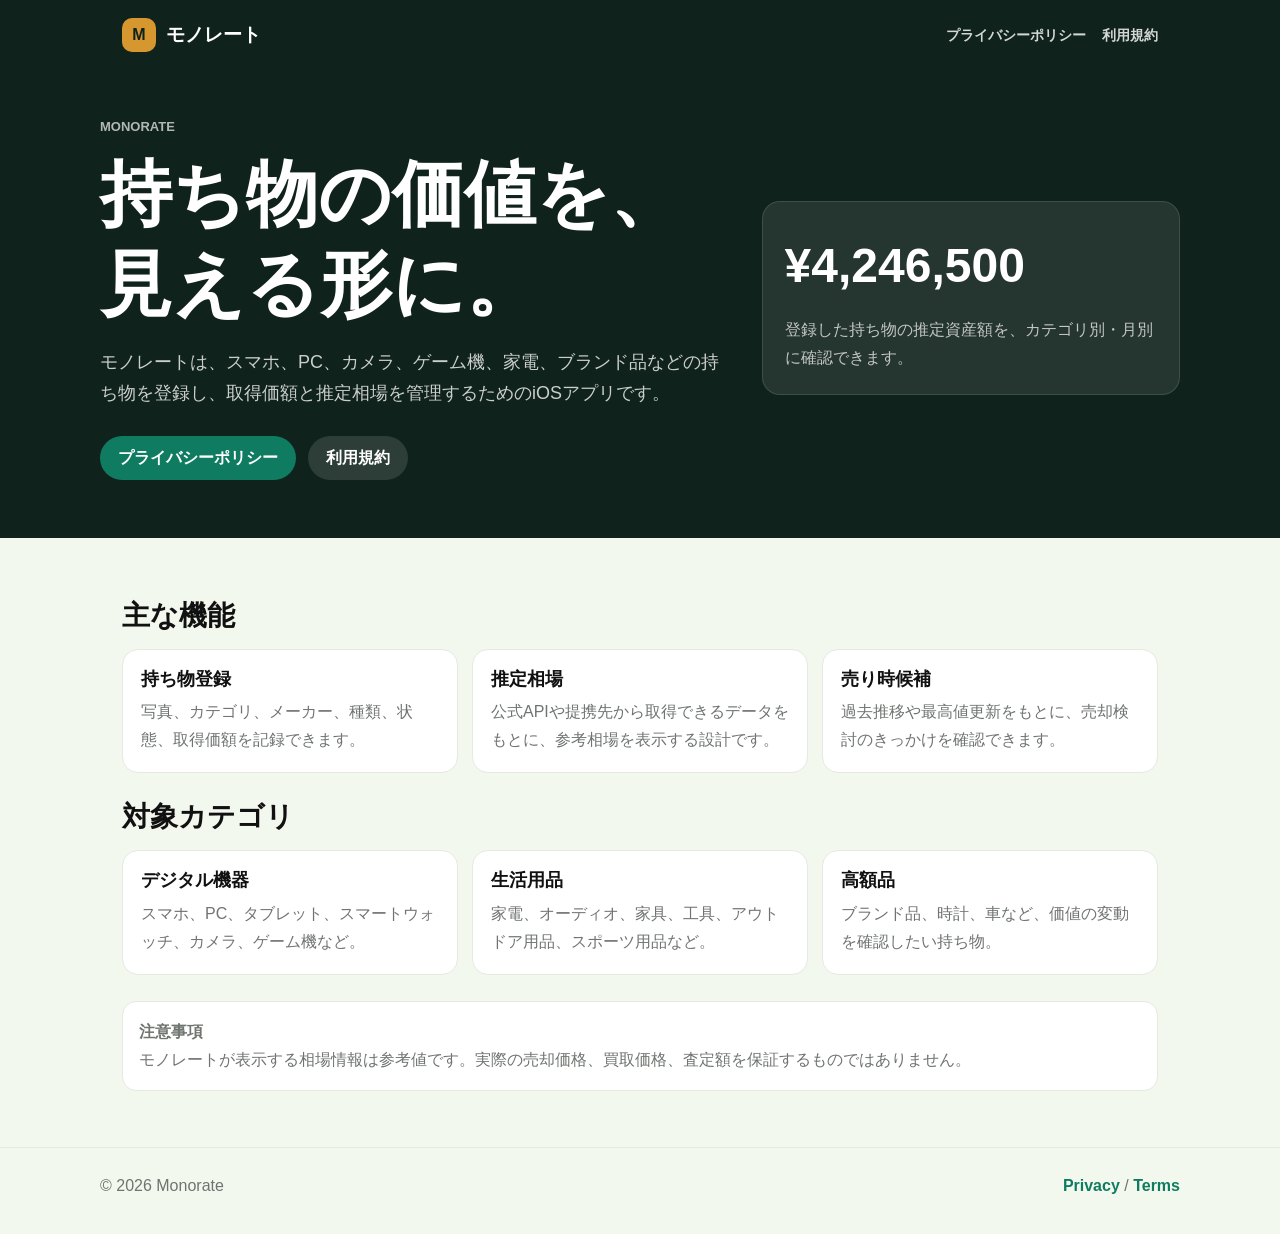
==== index.html @ b46c98e3 "Add files via upload" ====
<!doctype html>
<html lang="ja">
  <head>
    <meta charset="utf-8">
    <meta name="viewport" content="width=device-width, initial-scale=1">
    <title>モノレート | 持ち物の推定相場と資産管理</title>
    <meta name="description" content="モノレートは、持ち物の取得価額、推定相場、売り時候補を管理するためのiOSアプリです。">
    <link rel="stylesheet" href="styles.css">
  </head>
  <body>
    <header class="site-header">
      <nav class="nav" aria-label="主要ナビゲーション">
        <a class="brand" href="index.html">
          <span class="brand-mark">M</span>
          <span class="brand-name">モノレート</span>
        </a>
        <div class="nav-links">
          <a href="privacy.html">プライバシーポリシー</a>
          <a href="terms.html">利用規約</a>
        </div>
      </nav>
      <section class="hero">
        <div class="hero-inner">
          <div>
            <div class="eyebrow">Monorate</div>
            <h1>持ち物の価値を、見える形に。</h1>
            <p class="lead">モノレートは、スマホ、PC、カメラ、ゲーム機、家電、ブランド品などの持ち物を登録し、取得価額と推定相場を管理するためのiOSアプリです。</p>
            <div class="hero-actions">
              <a class="button" href="privacy.html">プライバシーポリシー</a>
              <a class="button secondary" href="terms.html">利用規約</a>
            </div>
          </div>
          <div class="hero-panel" aria-label="アプリ概要">
            <div class="hero-value">¥4,246,500</div>
            <div class="hero-caption">登録した持ち物の推定資産額を、カテゴリ別・月別に確認できます。</div>
          </div>
        </div>
      </section>
    </header>

    <main>
      <section class="section">
        <h2 class="section-title">主な機能</h2>
        <div class="grid">
          <article class="card">
            <h3>持ち物登録</h3>
            <p>写真、カテゴリ、メーカー、種類、状態、取得価額を記録できます。</p>
          </article>
          <article class="card">
            <h3>推定相場</h3>
            <p>公式APIや提携先から取得できるデータをもとに、参考相場を表示する設計です。</p>
          </article>
          <article class="card">
            <h3>売り時候補</h3>
            <p>過去推移や最高値更新をもとに、売却検討のきっかけを確認できます。</p>
          </article>
        </div>
      </section>

      <section class="section">
        <h2 class="section-title">対象カテゴリ</h2>
        <div class="grid">
          <article class="card">
            <h3>デジタル機器</h3>
            <p>スマホ、PC、タブレット、スマートウォッチ、カメラ、ゲーム機など。</p>
          </article>
          <article class="card">
            <h3>生活用品</h3>
            <p>家電、オーディオ、家具、工具、アウトドア用品、スポーツ用品など。</p>
          </article>
          <article class="card">
            <h3>高額品</h3>
            <p>ブランド品、時計、車など、価値の変動を確認したい持ち物。</p>
          </article>
        </div>
      </section>

      <section class="section notice">
        <strong>注意事項</strong><br>
        モノレートが表示する相場情報は参考値です。実際の売却価格、買取価格、査定額を保証するものではありません。
      </section>
    </main>

    <footer class="site-footer">
      <div class="footer-inner">
        <span>&copy; 2026 Monorate</span>
        <span><a href="privacy.html">Privacy</a> / <a href="terms.html">Terms</a></span>
      </div>
    </footer>
  </body>
</html>
---- styles.css ----
:root {
  color-scheme: light;
  --deep-green: #10221c;
  --green: #0f7c62;
  --gold: #d7972f;
  --bg: #f3f8ef;
  --card: #ffffff;
  --text: #111111;
  --muted: #6f7470;
  --line: #e4e9e2;
}

* {
  box-sizing: border-box;
}

body {
  margin: 0;
  font-family: -apple-system, BlinkMacSystemFont, "Hiragino Sans", "Yu Gothic", "YuGothic", sans-serif;
  color: var(--text);
  background: var(--bg);
  line-height: 1.75;
}

a {
  color: var(--green);
  font-weight: 700;
  text-decoration: none;
}

a:hover {
  text-decoration: underline;
}

.site-header {
  background: var(--deep-green);
  color: #ffffff;
}

.nav {
  width: min(1080px, 100%);
  margin: 0 auto;
  padding: 18px 22px;
  display: flex;
  align-items: center;
  justify-content: space-between;
  gap: 18px;
}

.brand {
  display: flex;
  align-items: center;
  gap: 10px;
  color: #ffffff;
}

.brand-mark {
  width: 34px;
  height: 34px;
  display: grid;
  place-items: center;
  border-radius: 10px;
  background: var(--gold);
  color: var(--deep-green);
  font-weight: 900;
}

.brand-name {
  font-size: 19px;
  font-weight: 900;
  letter-spacing: 0;
}

.nav-links {
  display: flex;
  gap: 16px;
  flex-wrap: wrap;
}

.nav-links a {
  color: rgba(255, 255, 255, 0.82);
  font-size: 14px;
}

.hero {
  background: var(--deep-green);
  color: #ffffff;
  padding: 46px 22px 58px;
}

.hero-inner {
  width: min(1080px, 100%);
  margin: 0 auto;
  display: grid;
  grid-template-columns: 1.2fr 0.8fr;
  gap: 34px;
  align-items: center;
}

.eyebrow {
  color: rgba(255, 255, 255, 0.68);
  font-size: 13px;
  font-weight: 800;
  text-transform: uppercase;
}

h1,
h2,
h3 {
  line-height: 1.25;
  margin: 0;
}

h1 {
  margin-top: 10px;
  font-size: clamp(38px, 7vw, 72px);
  letter-spacing: 0;
}

.lead {
  margin: 18px 0 0;
  max-width: 620px;
  color: rgba(255, 255, 255, 0.78);
  font-size: 18px;
}

.hero-panel {
  padding: 22px;
  border-radius: 18px;
  background: rgba(255, 255, 255, 0.09);
  border: 1px solid rgba(255, 255, 255, 0.12);
}

.hero-value {
  font-size: clamp(30px, 6vw, 48px);
  font-weight: 900;
}

.hero-caption {
  margin-top: 8px;
  color: rgba(255, 255, 255, 0.72);
}

.hero-actions {
  display: flex;
  gap: 12px;
  flex-wrap: wrap;
  margin-top: 26px;
}

.button {
  display: inline-flex;
  align-items: center;
  justify-content: center;
  min-height: 44px;
  padding: 0 18px;
  border-radius: 999px;
  background: var(--green);
  color: #ffffff;
  font-weight: 900;
}

.button.secondary {
  background: rgba(255, 255, 255, 0.12);
  color: #ffffff;
}

main {
  width: min(1080px, 100%);
  margin: 0 auto;
  padding: 34px 22px 56px;
}

.section {
  margin-top: 26px;
}

.section-title {
  font-size: 28px;
  font-weight: 900;
}

.grid {
  display: grid;
  grid-template-columns: repeat(3, 1fr);
  gap: 14px;
  margin-top: 16px;
}

.card {
  padding: 18px;
  border-radius: 16px;
  background: var(--card);
  border: 1px solid var(--line);
}

.card h3 {
  font-size: 18px;
}

.card p {
  margin: 8px 0 0;
  color: var(--muted);
}

.doc {
  max-width: 860px;
}

.doc h1 {
  color: var(--text);
  font-size: clamp(34px, 6vw, 52px);
}

.doc h2 {
  margin-top: 30px;
  font-size: 22px;
}

.doc p,
.doc li {
  color: #333333;
}

.doc ul {
  padding-left: 1.2em;
}

.notice {
  padding: 16px;
  border-radius: 14px;
  background: #ffffff;
  border: 1px solid var(--line);
  color: var(--muted);
}

.site-footer {
  border-top: 1px solid var(--line);
  padding: 24px 22px 34px;
  color: var(--muted);
}

.footer-inner {
  width: min(1080px, 100%);
  margin: 0 auto;
  display: flex;
  justify-content: space-between;
  gap: 16px;
  flex-wrap: wrap;
}

@media (max-width: 760px) {
  .hero-inner,
  .grid {
    grid-template-columns: 1fr;
  }

  .nav {
    align-items: flex-start;
    flex-direction: column;
  }
}
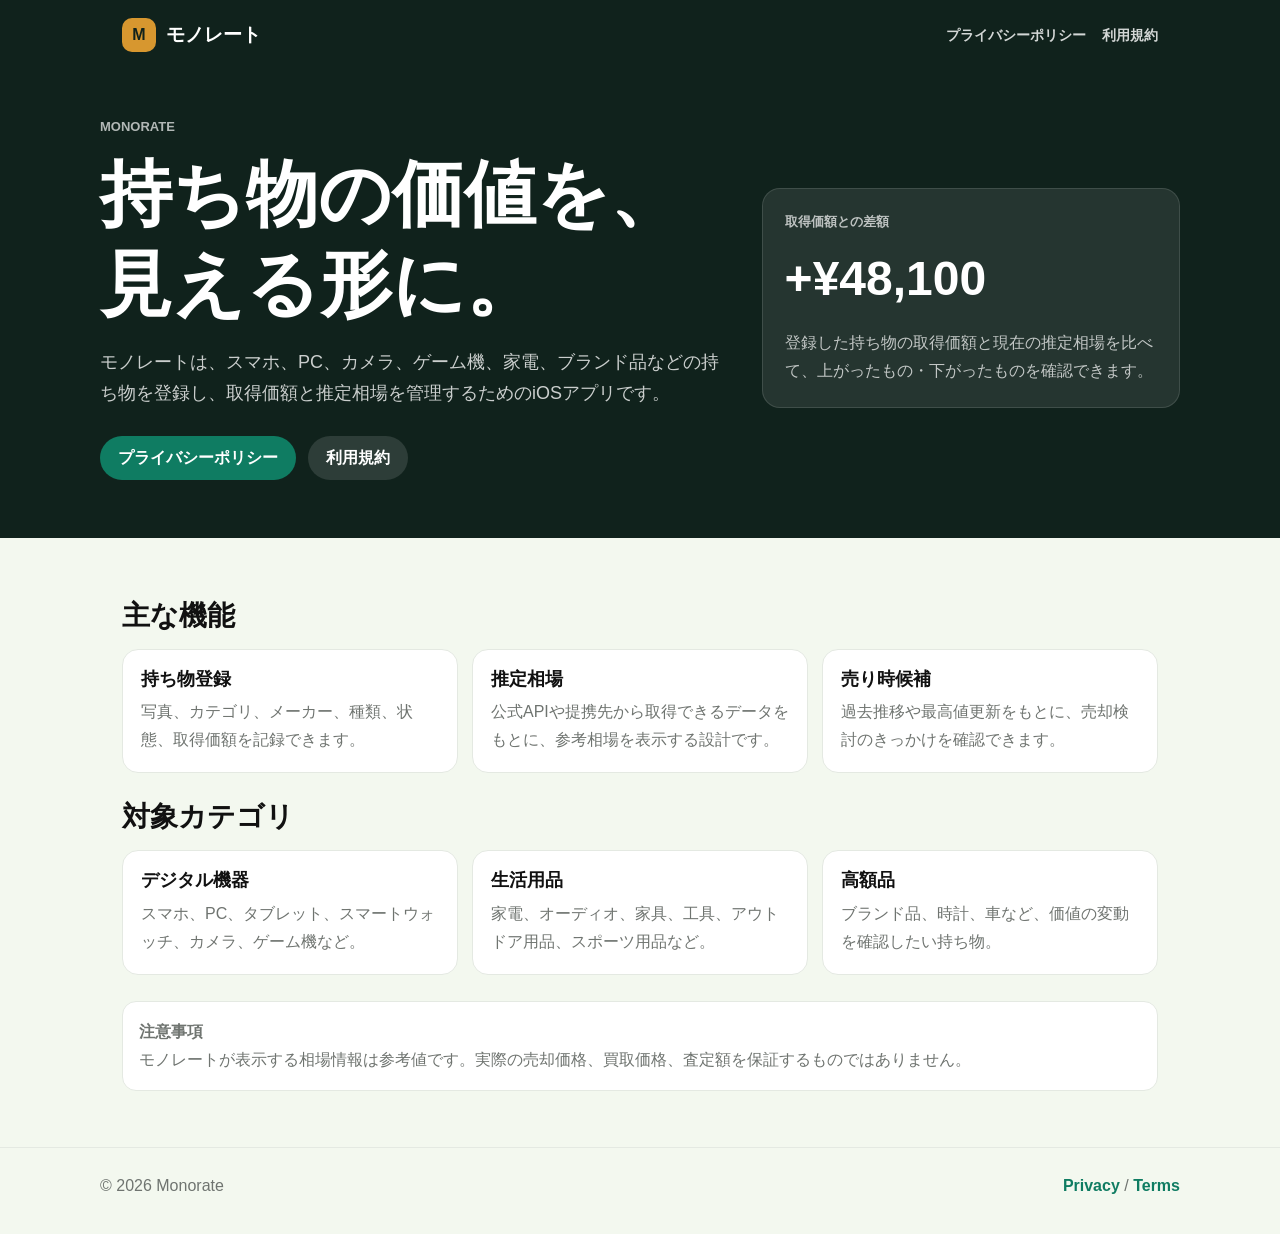
==== commit 64feeed4: "Add files via upload" ====
--- a/index.html
+++ b/index.html
@@ -31,8 +31,9 @@
             </div>
           </div>
           <div class="hero-panel" aria-label="アプリ概要">
-            <div class="hero-value">¥4,246,500</div>
-            <div class="hero-caption">登録した持ち物の推定資産額を、カテゴリ別・月別に確認できます。</div>
+            <div class="hero-label">取得価額との差額</div>
+            <div class="hero-value">+¥48,100</div>
+            <div class="hero-caption">登録した持ち物の取得価額と現在の推定相場を比べて、上がったもの・下がったものを確認できます。</div>
           </div>
         </div>
       </section>
--- a/styles.css
+++ b/styles.css
@@ -136,6 +136,13 @@
   font-weight: 900;
 }
 
+.hero-label {
+  margin-bottom: 4px;
+  color: rgba(255, 255, 255, 0.7);
+  font-size: 13px;
+  font-weight: 900;
+}
+
 .hero-caption {
   margin-top: 8px;
   color: rgba(255, 255, 255, 0.72);
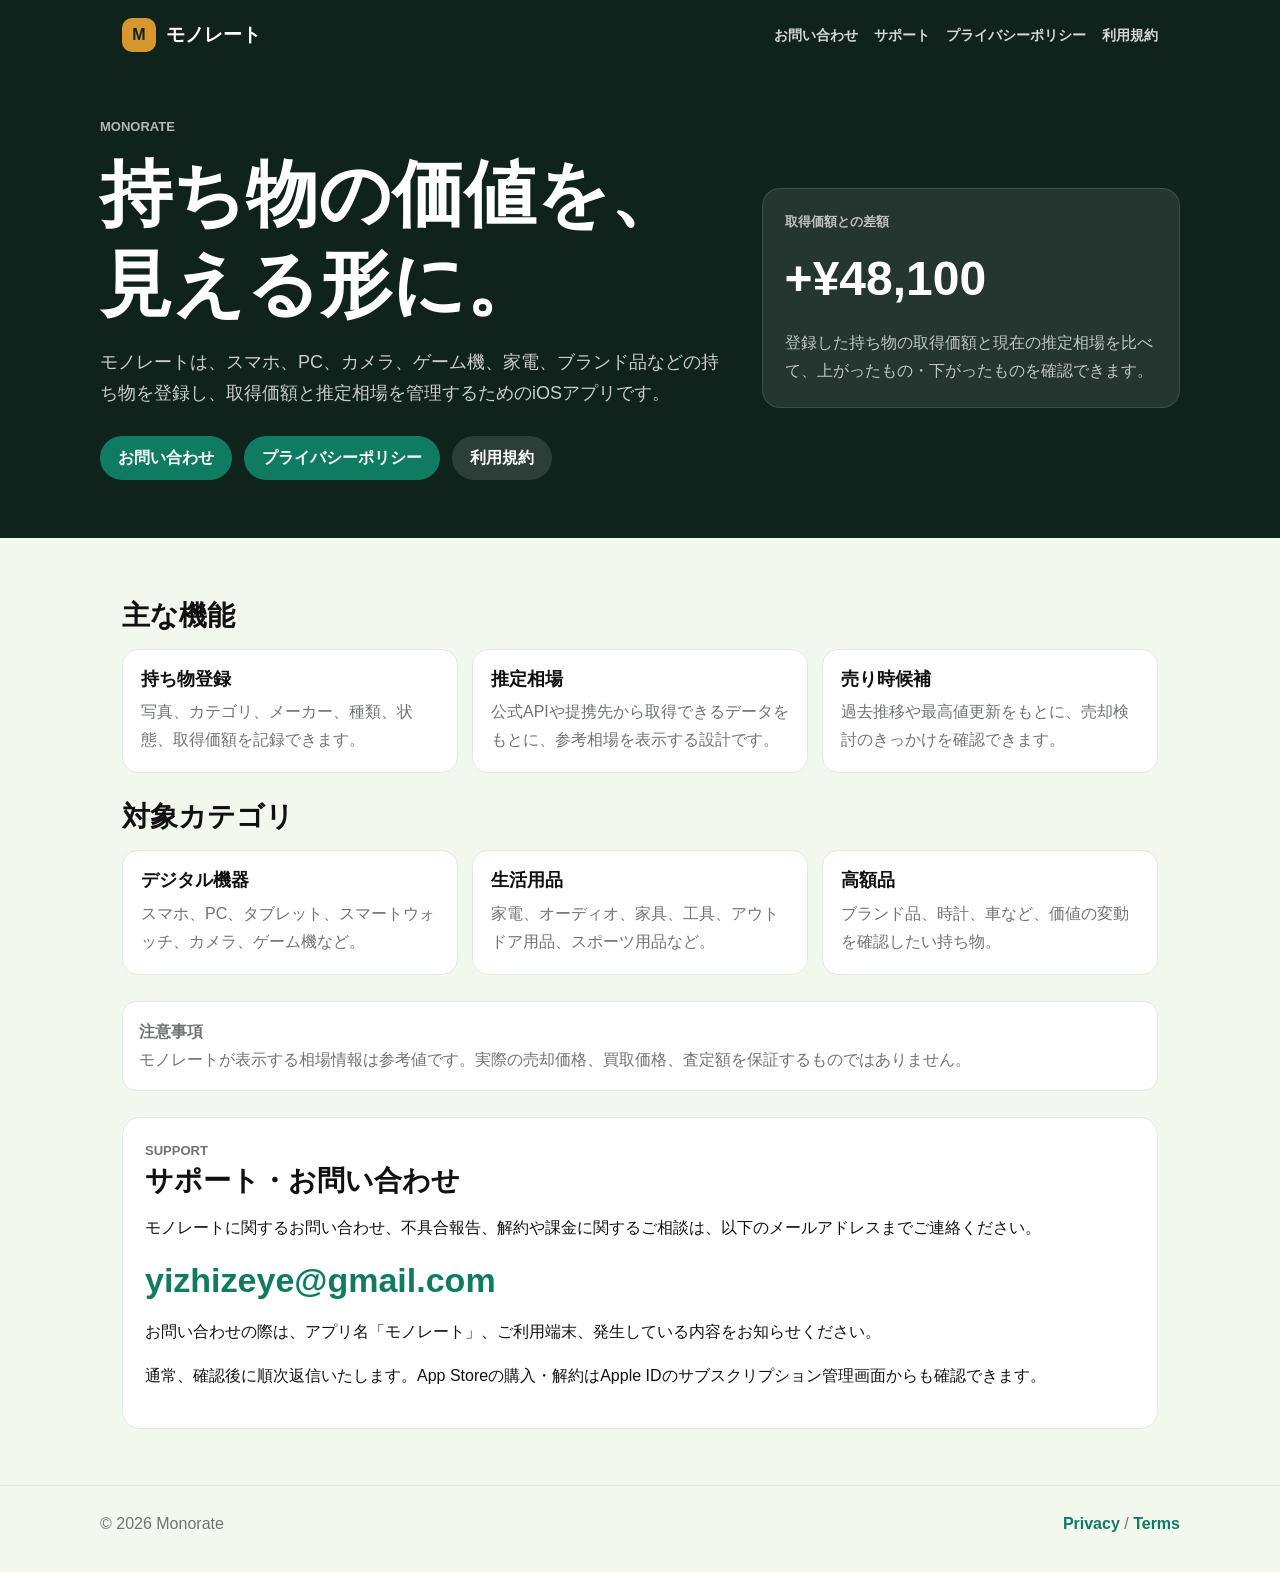
==== commit c4ab0d46: "Add files via upload" ====
--- a/index.html
+++ b/index.html
@@ -15,6 +15,8 @@
           <span class="brand-name">モノレート</span>
         </a>
         <div class="nav-links">
+          <a href="#support">お問い合わせ</a>
+          <a href="support.html">サポート</a>
           <a href="privacy.html">プライバシーポリシー</a>
           <a href="terms.html">利用規約</a>
         </div>
@@ -26,6 +28,7 @@
             <h1>持ち物の価値を、見える形に。</h1>
             <p class="lead">モノレートは、スマホ、PC、カメラ、ゲーム機、家電、ブランド品などの持ち物を登録し、取得価額と推定相場を管理するためのiOSアプリです。</p>
             <div class="hero-actions">
+              <a class="button" href="#support">お問い合わせ</a>
               <a class="button" href="privacy.html">プライバシーポリシー</a>
               <a class="button secondary" href="terms.html">利用規約</a>
             </div>
@@ -80,6 +83,15 @@
         <strong>注意事項</strong><br>
         モノレートが表示する相場情報は参考値です。実際の売却価格、買取価格、査定額を保証するものではありません。
       </section>
+
+      <section class="section support-card" id="support">
+        <div class="eyebrow-dark">Support</div>
+        <h2 class="section-title">サポート・お問い合わせ</h2>
+        <p>モノレートに関するお問い合わせ、不具合報告、解約や課金に関するご相談は、以下のメールアドレスまでご連絡ください。</p>
+        <p class="support-mail"><a href="mailto:yizhizeye@gmail.com">yizhizeye@gmail.com</a></p>
+        <p>お問い合わせの際は、アプリ名「モノレート」、ご利用端末、発生している内容をお知らせください。</p>
+        <p>通常、確認後に順次返信いたします。App Storeの購入・解約はApple IDのサブスクリプション管理画面からも確認できます。</p>
+      </section>
     </main>
 
     <footer class="site-footer">
--- a/styles.css
+++ b/styles.css
@@ -104,6 +104,13 @@
   text-transform: uppercase;
 }
 
+.eyebrow-dark {
+  color: var(--muted);
+  font-size: 13px;
+  font-weight: 900;
+  text-transform: uppercase;
+}
+
 h1,
 h2,
 h3 {
@@ -241,6 +248,20 @@
   color: var(--muted);
 }
 
+.support-card {
+  padding: 22px;
+  border-radius: 18px;
+  background: #ffffff;
+  border: 1px solid var(--line);
+}
+
+.support-mail {
+  margin: 10px 0;
+  font-size: clamp(22px, 5vw, 34px);
+  line-height: 1.3;
+  word-break: break-all;
+}
+
 .site-footer {
   border-top: 1px solid var(--line);
   padding: 24px 22px 34px;
